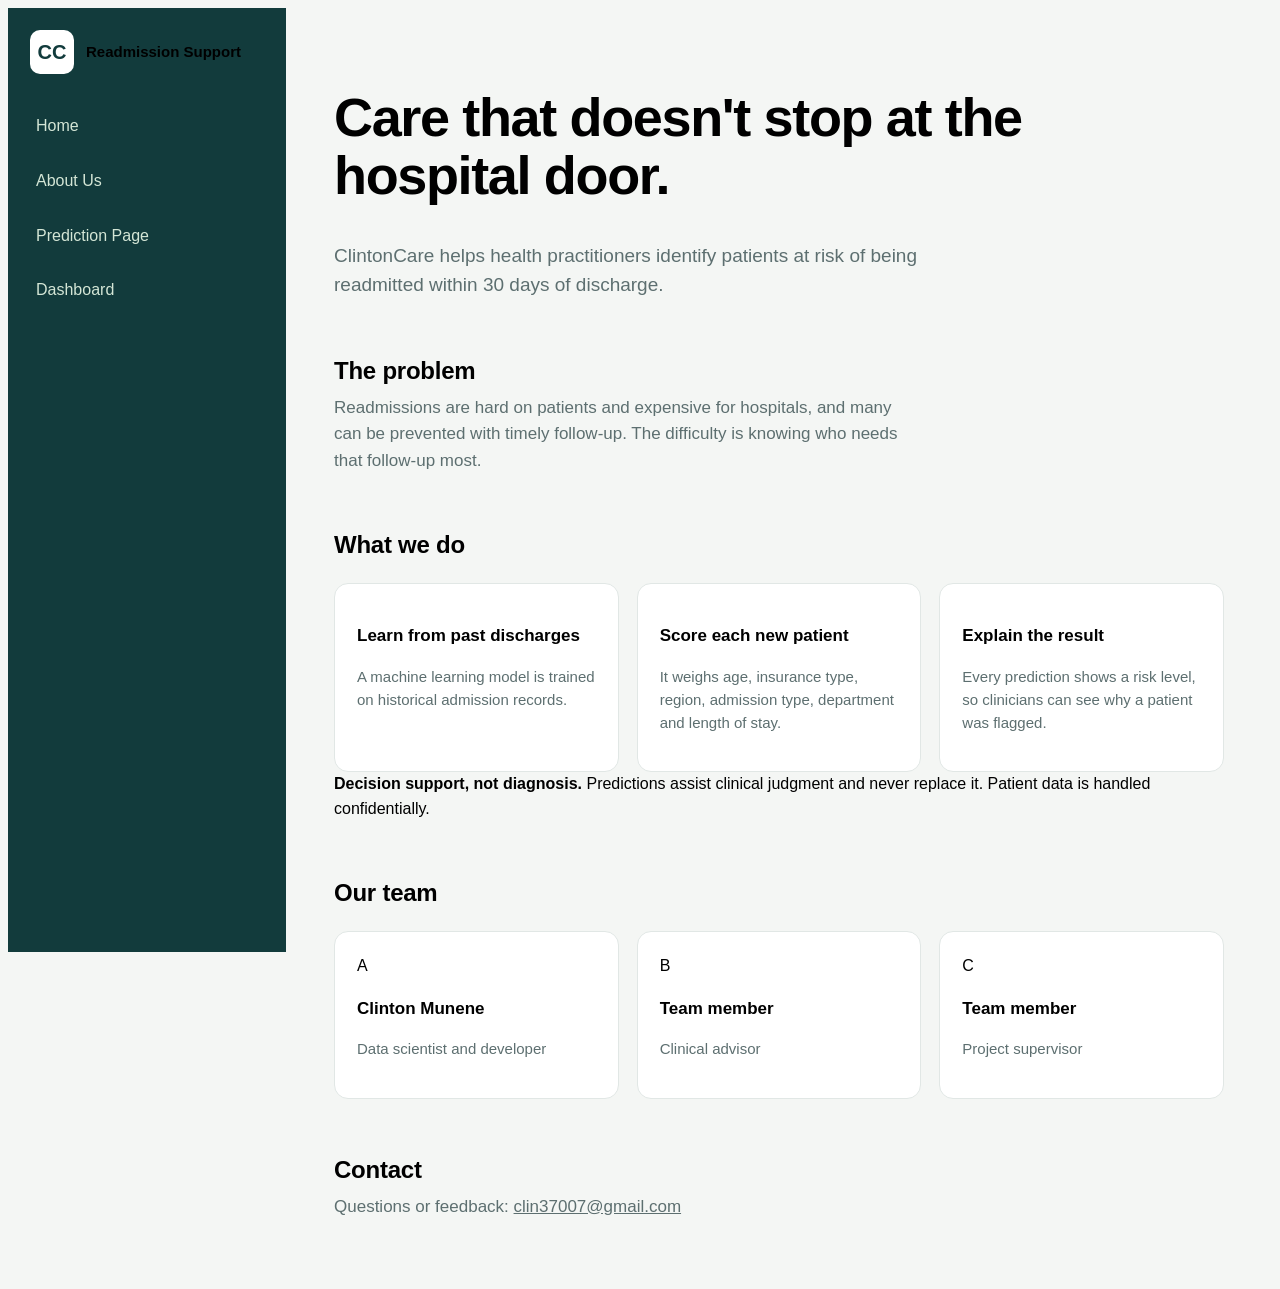
==== app/ClintonCare/frontend/about.html @ 4f01d856 "Linked home about and dashboard page" ====
<!DOCTYPE html>
<html lang="en">
<head>
    <meta charset="UTF-8">
    <meta name="viewport" content="width=device-width, initial-scale=1.0">
    <title>About Us Page</title>
    <link rel="stylesheet" href="had.css">
</head>
<body>
      <aside>
    <div class="logo"><b>CC</b><strong>Readmission Support</strong></div>
    <nav>
        <a href="home.html">Home</a>
        <a href="about.html">About Us</a>
        <a href="index.html">Prediction Page</a>
        <a href="dashboard.html">Dashboard</a>
    </nav>
   </aside> 
   <main>
  <!-- ABOUT -->
<div class="page" id="about">
  <h1>Care that doesn't stop at the hospital door.</h1>
  <p class="lead">ClintonCare helps health practitioners identify patients at risk of being readmitted within 30 days of discharge.</p>

  <section>
    <h2>The problem</h2>
    <p class="lead" style="margin-top:6px;font-size:17px">Readmissions are hard on patients and expensive for hospitals, and many can be prevented with timely follow-up. The difficulty is knowing who needs that follow-up most.</p>
  </section>

  <section>
    <h2>What we do</h2>
    <div class="grid">
      <div class="card"><h3>Learn from past discharges</h3><p>A machine learning model is trained on historical admission records.</p></div>
      <div class="card"><h3>Score each new patient</h3><p>It weighs age, insurance type, region, admission type, department and length of stay.</p></div>
      <div class="card"><h3>Explain the result</h3><p>Every prediction shows a risk level, so clinicians can see why a patient was flagged.</p></div>
    </div>
    <div class="disc"><b>Decision support, not diagnosis.</b> Predictions assist clinical judgment and never replace it. Patient data is handled confidentially.</div>
  </section>

  <section class="team">
    <h2>Our team</h2>
    <div class="grid">
      <div class="card"><div class="av">A</div><h3>Clinton Munene</h3><p>Data scientist and developer</p></div>
      <div class="card"><div class="av">B</div><h3>Team member</h3><p>Clinical advisor</p></div>
      <div class="card"><div class="av">C</div><h3>Team member</h3><p>Project supervisor</p></div>
    </div>
  </section>

  <section>
    <h2>Contact</h2>
    <p class="lead" style="margin-top:6px;font-size:17px">Questions or feedback: <a href="mailto:clin37007@gmail.com">clin37007@gmail.com</a></p>
  </section>
</div>
</main> 
</body>
</html>
---- app/ClintonCare/frontend/had.css ----
:root{
    --side:#123b3c;
    background: #f4f6f4;
    --card:#fff;
    --brand:#1f7a6b;
    --ink:#14282a;
    --line:#e1e7e5;
    --mute:#5d6f70
}
body{
    font-family: sans-serif;
    background-color: #f4f6f4;
    display: flex;
    min-height: 100vh;
    line-height: 1.55;
}
a{
    color: inherit;
}
:focus-visible{
    outline: 3px solid #7fd1c0;
    outline-offset: 2px;

}
aside{
    background: var(--side);
    width: 250px;
    padding: 22px 14px;
    position: sticky;
    top: 0;
    height: 100vh;
    flex-shrink: 0;
}
.logo{
    display: flex;
    gap: 12px;
    align-items: center;
    padding: 0 8px 28px;
}
.logo b{
    background: #fff;
    color: var(--side);
    border-radius: 10px;
    width: 44px;
    height: 44px;
    display: grid;
    place-items: center;
    font-size: 20px;
}
.logo strong{
    font-size: 15px;
    display: block;
    line-height: 1.1;
}
nav a{
    display: block;
    padding: 12px 14px;
    border-radius: 9px;
    text-decoration: none;
    color: #d4e6d6;
    margin-bottom: 6px;
    font-weight: 500;
}
nav a:hover{
    background: #1c4d4d;
}
nav a.on{
    background: #265a59;
    color: #fff;
    font-weight: 700;
}
main{
    flex: 1;
    padding: 44px 48px;
    max-width: 1180px;
    min-width: 0;
}
.page{
    display: contents;
}
.page.on{
    display: block;
}
h1{
    font-size: clamp(32px, 4.6vw, 54px);
    line-height: 1.08;
    letter-spacing: -.025em;
    font-weight: 800;
}
h2{
    font-size: 24px;
    letter-spacing: -.01em;
    margin-bottom: 6px;
}
.lead{
    color: var(--mute);
    font-size: 19px;
    max-width: 60ch;
    margin-top: 14px;
}
.btn{
    display: inline-block;
    background: var(--brand);
    color: #fff;
    text-decoration: none;
    padding: 13px 24px;
    border-radius: 10px;
    font-weight: 600;
    margin-top: 26px;
}
.btn:hover{
    background: #186356;
}
.btn.ghost{
    background: transparent;
    color: var(--ink);
    border: 1.5px solid var(--line);
    margin-left: 10px;
}
section{
    margin-top: 52px;
}
.grid{
    display: grid;
    gap: 18px;
    grid-template-columns: repeat(auto-fit, minmax(230px,1fr));
    margin-top: 20px;
}
.card{
    background: var(--card);
    border: 1px solid var(--line);
    border-radius: 14px;
    padding: 22px;
}
.card h3{
    font-size: 17px;
    margin-bottom: 6px;
}
.card p{
    color: var(--mute);
    font-size: 15px;
}
.steps{
    counter-reset: s;
    display: grid;
    gap: 14px;
    grid-template-columns: repeat(auto-fit,minmax(200px,1fr));
    margin-top: 26px;
}
.step b{
    display: block;
}
.step span{
    color: var(--mute);
    font-size: 15px;
}
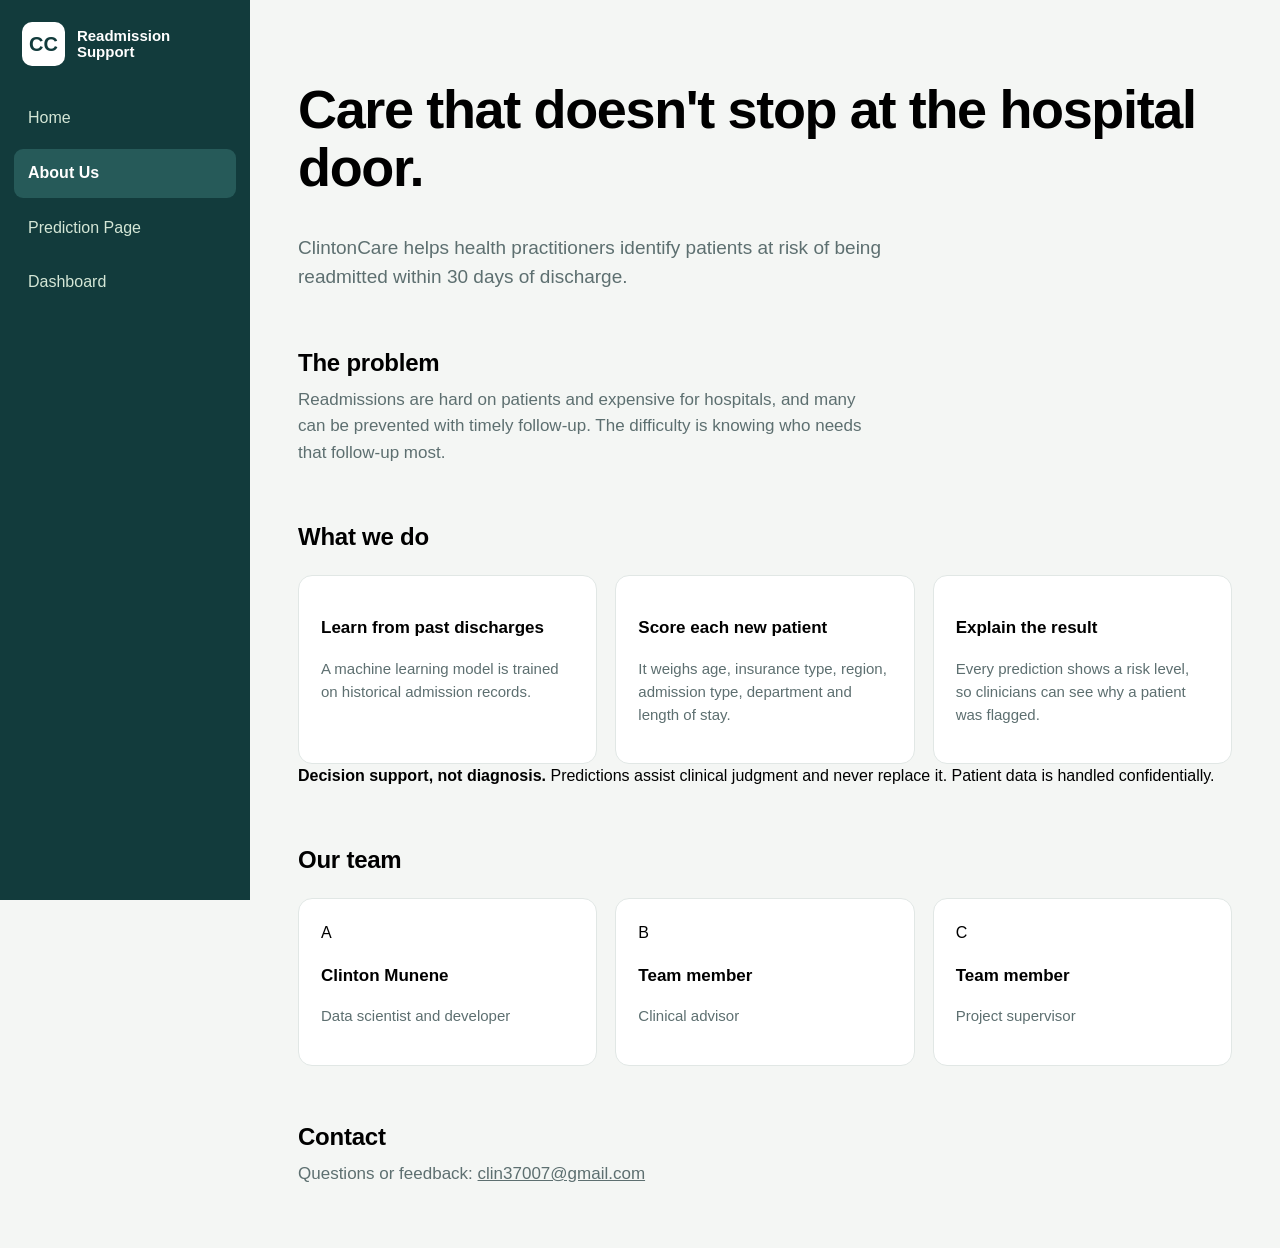
==== commit ea827826: "Modified prediction page" ====
--- a/app/ClintonCare/frontend/about.html
+++ b/app/ClintonCare/frontend/about.html
@@ -10,9 +10,9 @@
       <aside>
     <div class="logo"><b>CC</b><strong>Readmission Support</strong></div>
     <nav>
-        <a href="home.html">Home</a>
-        <a href="about.html">About Us</a>
-        <a href="index.html">Prediction Page</a>
+        <a href="index.html">Home</a>
+        <a href="about.html" class="on" aria-current="page">About Us</a>
+        <a href="prediction.html">Prediction Page</a>
         <a href="dashboard.html">Dashboard</a>
     </nav>
    </aside> 
--- a/app/ClintonCare/frontend/had.css
+++ b/app/ClintonCare/frontend/had.css
@@ -7,12 +7,16 @@
     --line:#e1e7e5;
     --mute:#5d6f70
 }
+*{
+    box-sizing: border-box;
+}
 body{
     font-family: sans-serif;
     background-color: #f4f6f4;
     display: flex;
     min-height: 100vh;
     line-height: 1.55;
+    margin: 0;
 }
 a{
     color: inherit;
@@ -48,6 +52,7 @@
     font-size: 20px;
 }
 .logo strong{
+    color: #fff;
     font-size: 15px;
     display: block;
     line-height: 1.1;
@@ -153,4 +158,63 @@
 .step span{
     color: var(--mute);
     font-size: 15px;
+}
+
+@media (max-width: 850px){
+    body{
+        display: block;
+    }
+    aside{
+        position: static;
+        width: 100%;
+        height: auto;
+        padding: 18px 24px;
+    }
+    .logo{
+        padding-bottom: 16px;
+    }
+    nav{
+        display: flex;
+        flex-wrap: wrap;
+        gap: 4px;
+    }
+    nav a{
+        flex: 1 1 140px;
+        text-align: center;
+        margin-bottom: 0;
+    }
+    main{
+        width: 100%;
+        max-width: none;
+        padding: 36px 32px;
+    }
+}
+
+@media (max-width: 560px){
+    aside{
+        padding: 16px;
+    }
+    main{
+        padding: 28px 18px;
+    }
+    h1{
+        font-size: clamp(30px, 9vw, 42px);
+    }
+    h2{
+        font-size: 21px;
+    }
+    section{
+        margin-top: 36px;
+    }
+    .grid,
+    .steps{
+        grid-template-columns: 1fr;
+    }
+    .btn{
+        display: block;
+        text-align: center;
+    }
+    .btn.ghost{
+        margin-left: 0;
+    }
 }
